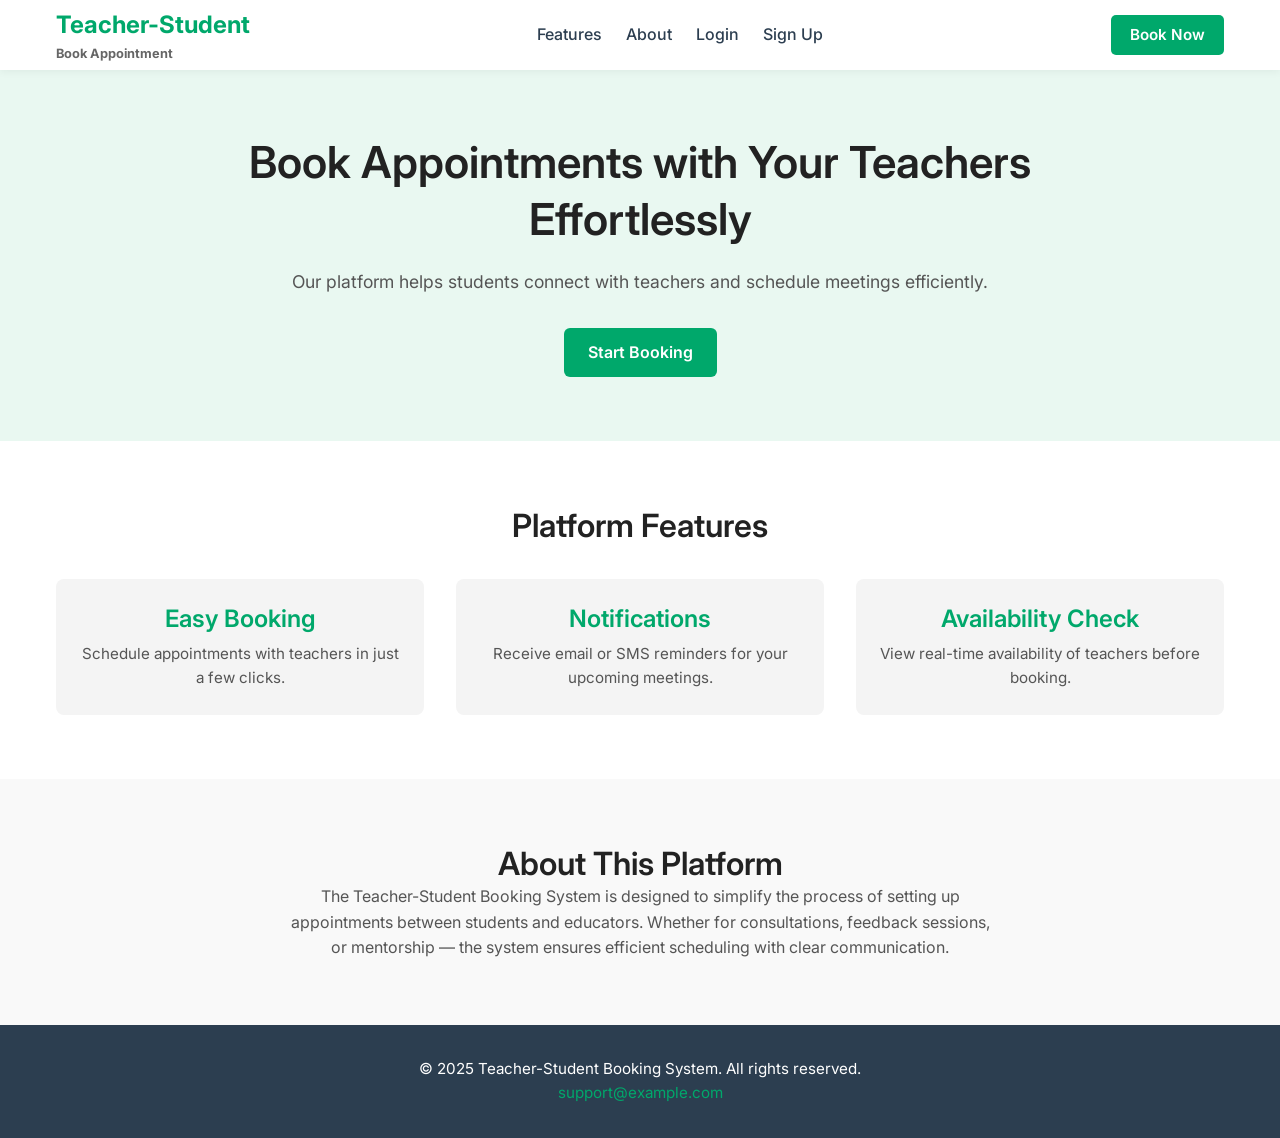
==== index.html @ d69243fb "added all files" ====
<!DOCTYPE html>
<html lang="en">
<head>
  <meta charset="UTF-8" />
  <meta name="viewport" content="width=device-width, initial-scale=1.0" />
  <title>Teacher-Student Booking System</title>
  <meta name="description" content="Easily book appointments between students and teachers using our scheduling system." />
  <link rel="stylesheet" href="style.css" />
  <link href="https://fonts.googleapis.com/css2?family=Inter:wght@400;600;700&display=swap" rel="stylesheet">
  <script src="main.js" defer></script>
</head>
<header class="site-header">
  <div class="container header-container">
    <a href="#" class="logo" aria-label="Homepage">
      <span class="logo-primary">Teacher-Student</span>
      <span class="logo-secondary">Book Appointment</span>
    </a>
    <nav class="main-nav" id="mainNav">
      <ul class="nav-list">
        <li><a href="#features">Features</a></li>
        <li><a href="#about">About</a></li>
        <li><a href="login.html">Login</a></li>
        <li><a href="signup.html">Sign Up</a></li>
      </ul>
    </nav>
    <a href="booking.html" class="btn btn-cta">Book Now</a>
    <button class="menu-toggle" id="menuToggle" aria-label="Toggle Menu" aria-expanded="false" aria-controls="mainNav">
      <span class="bar"></span>
      <span class="bar"></span>
      <span class="bar"></span>
    </button>
  </div>
</header>
<section class="hero" id="home">
  <div class="container">
    <h1>Book Appointments with Your Teachers Effortlessly</h1>
    <p>Our platform helps students connect with teachers and schedule meetings efficiently.</p>
    <a href="booking.html" class="btn btn-primary">Start Booking</a>
  </div>
</section>
<section class="features" id="features">
  <div class="container">
    <h2>Platform Features</h2>
    <div class="features-grid">
      <div class="feature-card">
        <h3>Easy Booking</h3>
        <p>Schedule appointments with teachers in just a few clicks.</p>
      </div>
      <div class="feature-card">
        <h3>Notifications</h3>
        <p>Receive email or SMS reminders for your upcoming meetings.</p>
      </div>
      <div class="feature-card">
        <h3>Availability Check</h3>
        <p>View real-time availability of teachers before booking.</p>
      </div>
    </div>
  </div>
</section>
<section class="about" id="about">
  <div class="container">
    <h2>About This Platform</h2>
    <p>
      The Teacher-Student Booking System is designed to simplify the process of setting up appointments between students and educators. Whether for consultations, feedback sessions, or mentorship — the system ensures efficient scheduling with clear communication.
    </p>
  </div>
</section>
<footer class="site-footer">
  <div class="container">
    <p>&copy; 2025 Teacher-Student Booking System. All rights reserved.</p>
    <p><a href="mailto:support@example.com">support@example.com</a></p>
  </div>
</footer>
<body>
---- style.css ----
/* ==============================================
   GLOBAL RESET AND BASE STYLES
   ============================================== */
*,
*::before,
*::after {
  margin: 0;
  padding: 0;
  box-sizing: border-box;
}

html {
  scroll-behavior: smooth;
  font-size: 16px;
}

body {
  font-family: 'Inter', sans-serif;
  color: #2c3e50;
  background-color: #f9f9f9;
  line-height: 1.6;
}

/* Links */
a {
  color: inherit;
  text-decoration: none;
  transition: color 0.3s ease;
}

a:hover,
a:focus {
  color: #00a86b;
  outline: none;
}

/* Images */
img {
  max-width: 100%;
  height: auto;
  display: block;
}

/* Container */
.container {
  max-width: 1200px;
  margin-inline: auto;
  padding-inline: 1rem;
}

/* ==============================================
   TYPOGRAPHY
   ============================================== */
h1, h2, h3, h4 {
  font-weight: 600;
  line-height: 1.3;
  color: #222;
}

h1 {
  font-size: clamp(2rem, 5vw, 2.75rem);
}

h2 {
  font-size: clamp(1.75rem, 4vw, 2rem);
}

h3 {
  font-size: clamp(1.25rem, 3vw, 1.5rem);
}

/* ==============================================
   BUTTONS
   ============================================== */
.btn {
  display: inline-block;
  padding: 0.6rem 1.4rem;
  background-color: #00a86b;
  color: #fff;
  border: none;
  border-radius: 5px;
  font-weight: 600;
  cursor: pointer;
  transition: background-color 0.3s ease, transform 0.2s ease;
}

.btn:hover {
  background-color: #008f5c;
  transform: translateY(-2px);
}

.btn:focus {
  outline: 2px dashed #00a86b;
  outline-offset: 3px;
}

/* Call-to-action button (used in nav) */
.btn-cta {
  padding: 0.5rem 1.2rem;
  font-size: 0.95rem;
}

/* ==============================================
   SECTION SPACING AND UTILITIES
   ============================================== */
section {
  padding: 4rem 1rem;
}

.text-center {
  text-align: center;
}

/* ==============================================
   HEADER / NAVIGATION
   ============================================== */
.site-header {
  position: sticky;
  top: 0;
  width: 100%;
  background-color: #fff;
  box-shadow: 0 2px 8px rgba(0, 0, 0, 0.05);
  z-index: 1000;
}

.header-container {
  display: flex;
  justify-content: space-between;
  align-items: center;
  height: 70px;
  padding: 0 1rem;
}

/* Logo */
.logo {
  display: flex;
  flex-direction: column;
  font-weight: 700;
}

.logo-primary {
  font-size: 1.5rem;
  color: #00a86b;
}

.logo-secondary {
  font-size: 0.8rem;
  color: #666;
}

/* Navigation */
.main-nav .nav-list {
  display: flex;
  list-style: none;
  gap: 1.5rem;
}

.nav-list li a {
  font-weight: 500;
  transition: color 0.3s ease;
}

/* Mobile Menu Toggle */
.menu-toggle {
  display: none;
  flex-direction: column;
  gap: 5px;
  background: none;
  border: none;
  cursor: pointer;
}

.menu-toggle .bar {
  width: 24px;
  height: 3px;
  background-color: #333;
  border-radius: 2px;
  transition: transform 0.3s ease;
}

/* ==============================================
   HERO SECTION
   ============================================== */
.hero {
  background-color: #e9f8f1;
  padding: 4rem 1rem;
  text-align: center;
  position: relative;
  overflow: hidden;
  animation: fadeIn 1s ease-in-out;
}

.hero .container {
  max-width: 900px;
}

.hero h1 {
  margin-bottom: 1.2rem;
}

.hero p {
  font-size: 1.1rem;
  color: #555;
  margin-bottom: 2rem;
}

/* Primary Button */
.btn-primary {
  background-color: #00a86b;
  font-size: 1rem;
  padding: 0.75rem 1.5rem;
  border-radius: 6px;
}

.btn-primary:hover {
  background-color: #008f5c;
}

/* ==============================================
   FEATURES SECTION
   ============================================== */
.features {
  background-color: #fff;
  text-align: center;
}

.features-grid {
  display: grid;
  grid-template-columns: repeat(auto-fit, minmax(260px, 1fr));
  gap: 2rem;
  margin-top: 2rem;
}

.feature-card {
  background-color: #f4f4f4;
  padding: 1.5rem;
  border-radius: 8px;
  transition: transform 0.3s ease;
  animation: slideUp 0.6s ease-in-out;
}

.feature-card:hover {
  transform: translateY(-5px);
}

.feature-card h3 {
  color: #00a86b;
  margin-bottom: 0.5rem;
}

.feature-card p {
  font-size: 0.95rem;
  color: #555;
}

/* ==============================================
   ABOUT SECTION
   ============================================== */
.about {
  background-color: #f9f9f9;
  text-align: center;
}

.about p {
  max-width: 700px;
  margin: 0 auto;
  font-size: 1rem;
  color: #555;
}

/* ==============================================
   FOOTER
   ============================================== */
.site-footer {
  background-color: #2c3e50;
  color: #fff;
  text-align: center;
  padding: 2rem 1rem;
  font-size: 0.95rem;
}

.site-footer a {
  color: #00a86b;
}

.site-footer a:hover {
  color: #66c2a4;
}

/* ==============================================
   MEDIA QUERIES FOR RESPONSIVENESS
   ============================================== */
@media (max-width: 1024px) {
  .container {
    padding-inline: 1.5rem;
  }
}

@media (max-width: 768px) {
  /* Responsive Typography */
  h1 {
    font-size: 2rem;
  }

  h2 {
    font-size: 1.5rem;
  }

  .hero p {
    font-size: 1rem;
  }

  .btn-primary {
    font-size: 0.95rem;
    padding: 0.65rem 1.2rem;
  }

  /* Navigation */
  .main-nav {
    position: absolute;
    top: 70px;
    left: 0;
    right: 0;
    background-color: #ffffff;
    flex-direction: column;
    align-items: center;
    display: none;
    gap: 1.2rem;
    padding: 1.5rem 0;
    box-shadow: 0 4px 10px rgba(0, 0, 0, 0.05);
  }

  .main-nav.active {
    display: flex;
  }

  .btn-cta {
    display: none; /* Optional: hide CTA on small screens */
  }

  .menu-toggle {
    display: flex;
  }
}

/* ==============================================
   ANIMATIONS
   ============================================== */
@keyframes fadeIn {
  from {
    opacity: 0;
    transform: translateY(10px);
  }
  to {
    opacity: 1;
    transform: translateY(0);
  }
}

@keyframes slideUp {
  from {
    opacity: 0;
    transform: translateY(40px);
  }
  to {
    opacity: 1;
    transform: translateY(0);
  }
}
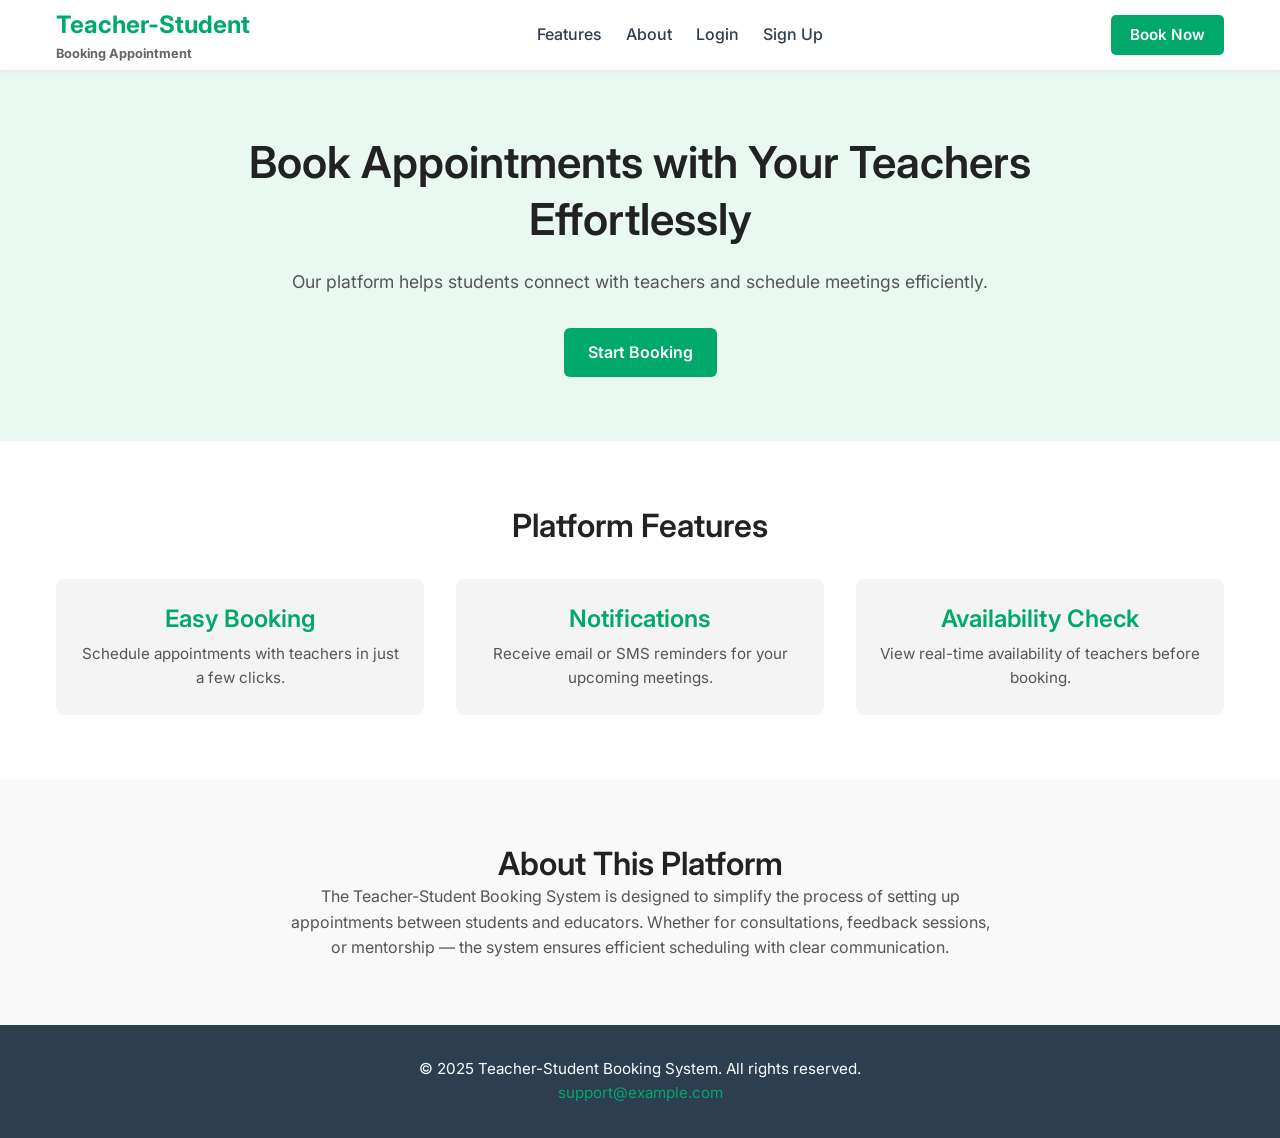
==== commit 5e45bf66: "added changes in index.html file" ====
--- a/index.html
+++ b/index.html
@@ -13,7 +13,7 @@
   <div class="container header-container">
     <a href="#" class="logo" aria-label="Homepage">
       <span class="logo-primary">Teacher-Student</span>
-      <span class="logo-secondary">Book Appointment</span>
+      <span class="logo-secondary">Booking Appointment</span>
     </a>
     <nav class="main-nav" id="mainNav">
       <ul class="nav-list">
